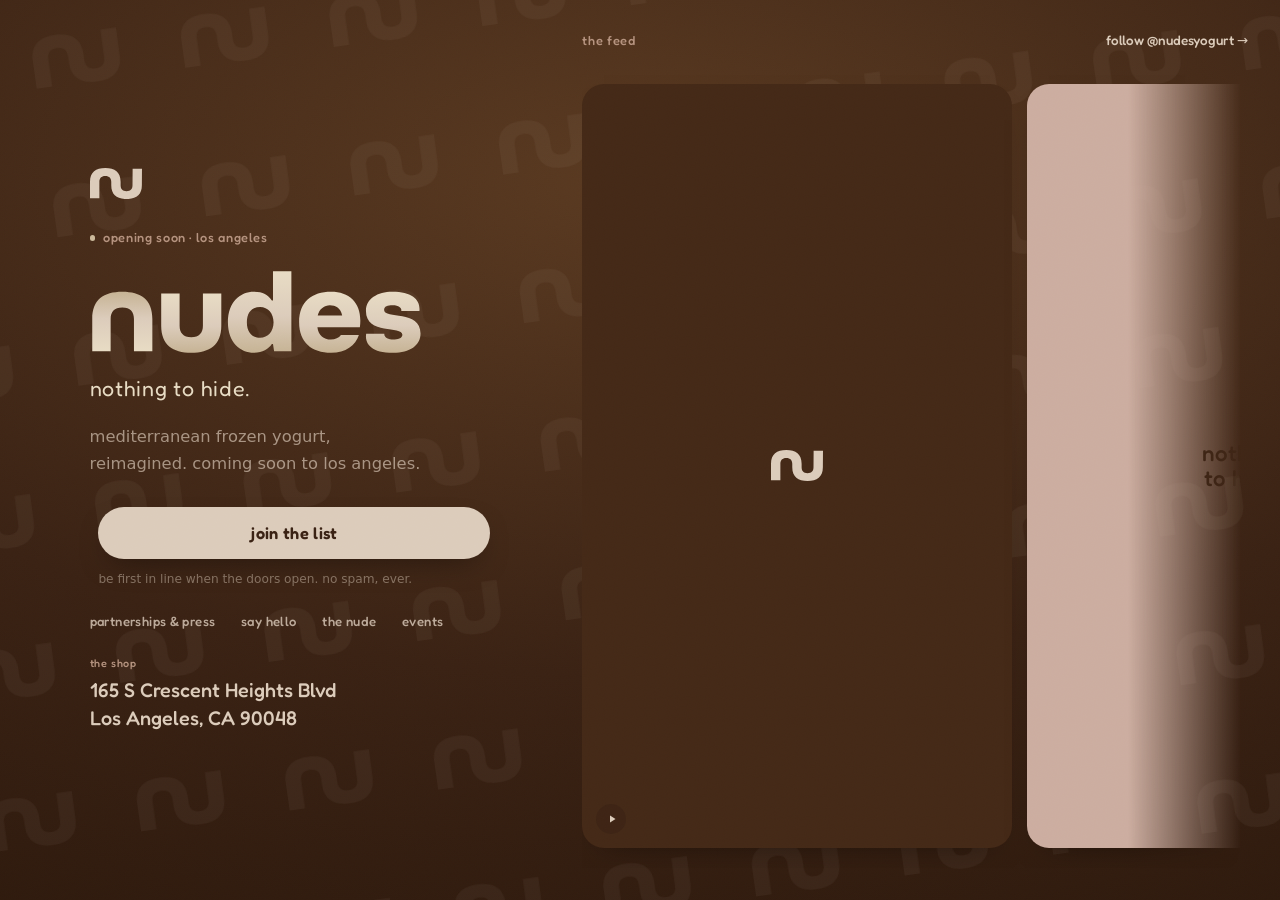
==== index.html @ 7c8aab2a "Copy: remove em dashes, humanize voice, drop boutique/beverly grove - Killed every em dash in visibl" ====
<!DOCTYPE html>
<html lang="en">
<head>
<meta charset="UTF-8">
<meta name="viewport" content="width=device-width, initial-scale=1">
<link rel="icon" href="/favicon.svg">
<title>nudes · Mediterranean Frozen Yogurt · Opening Soon in Los Angeles</title>
<meta name="description" content="nudes is a Mediterranean frozen yogurt shop opening soon in Los Angeles. Clean ingredients, thoughtful design. Follow along and join the list.">
<meta name="robots" content="index, follow">
<meta name="theme-color" content="#3a2214">
<link rel="canonical" href="https://nudesyogurt.com/">
<meta property="og:type" content="website">
<meta property="og:site_name" content="nudes">
<meta property="og:locale" content="en_US">
<meta property="og:title" content="nudes · Opening Soon in Los Angeles">
<meta property="og:description" content="Mediterranean frozen yogurt, reimagined. A shop coming soon to Los Angeles. Follow @nudesyogurt.">
<meta property="og:url" content="https://nudesyogurt.com/">
<meta name="twitter:card" content="summary_large_image">
<meta name="twitter:title" content="nudes · Opening Soon in Los Angeles">
<meta name="twitter:description" content="Mediterranean frozen yogurt, reimagined. A shop coming soon to Los Angeles. Follow @nudesyogurt.">
<script type="application/ld+json">
{
  "@context": "https://schema.org",
  "@type": "IceCreamShop",
  "@id": "https://nudesyogurt.com/#business",
  "name": "nudes",
  "description": "Mediterranean frozen yogurt shop opening soon in Los Angeles. Clean ingredients, thoughtful design.",
  "url": "https://nudesyogurt.com/",
  "email": "info@nudesyogurt.com",
  "priceRange": "$$",
  "servesCuisine": ["Frozen Yogurt", "Dessert", "Mediterranean"],
  "address": { "@type": "PostalAddress", "streetAddress": "165 S Crescent Heights Blvd", "addressLocality": "Los Angeles", "addressRegion": "CA", "postalCode": "90048", "addressCountry": "US" },
  "areaServed": { "@type": "City", "name": "Los Angeles" },
  "sameAs": ["https://instagram.com/nudesyogurt"]
}
</script>
<link rel="preconnect" href="https://fonts.googleapis.com">
<link rel="preconnect" href="https://fonts.gstatic.com" crossorigin>
<link rel="preconnect" href="https://api.fontshare.com" crossorigin>
<link href="https://fonts.googleapis.com/css2?family=Fredoka:wght@400;500;600;700&display=swap" rel="stylesheet">
<link href="https://api.fontshare.com/v2/css?f%5B%5D=switzer@300,400,500&display=swap" rel="stylesheet">
<style>
  :root{
    --espresso:#442917; --oat:#DCCCBB; --taupe:#B5937F; --blush:#CCADA0; --cream:#F2E9D8;
    --choc:#3a2214; --champ:#e8dcc4; --tan:#cbb99a;
    --pill:100px; --display:'Fredoka',system-ui,sans-serif; --body:'Switzer',system-ui,sans-serif;
  }
  *{margin:0;padding:0;box-sizing:border-box}
  html{-webkit-text-size-adjust:100%}
  body{
    font-family:var(--body);color:var(--oat);min-height:100svh;overflow-x:hidden;position:relative;
    background:radial-gradient(135% 100% at 50% 20%, #5a3a21 0%, var(--choc) 55%, #2b180c 100%) no-repeat fixed var(--choc);
    -webkit-font-smoothing:antialiased;
  }
  .bg-pattern{position:fixed;inset:0;width:100%;height:100%;z-index:0;pointer-events:none;opacity:.05;color:var(--oat)}
  a{color:inherit}

  .split{display:flex;flex-direction:column;min-height:100svh;position:relative;z-index:1}

  /* brand column */
  .brand{display:flex;flex-direction:column;align-items:center;text-align:center;
    padding:clamp(2.4rem,7vw,3rem) clamp(1.4rem,5vw,2rem)}
  .mark{width:clamp(40px,6vw,52px);height:auto;color:var(--oat);margin-bottom:clamp(1.3rem,3.5vh,2rem)}
  .eyebrow{display:inline-flex;align-items:center;gap:.6em;margin-bottom:clamp(1.1rem,2.6vh,1.6rem);
    font-family:var(--display);font-weight:500;font-size:.8rem;letter-spacing:.05em;text-transform:lowercase;color:var(--taupe)}
  .eyebrow i{width:.46em;height:.46em;border-radius:50%;background:var(--tan)}
  .wordmark{margin:0;line-height:0}
  .wordmark__svg{display:block;width:clamp(238px,46vw,352px);height:auto}
  .tag{font-family:var(--display);font-weight:400;color:var(--champ);font-size:clamp(1.02rem,2.8vw,1.34rem);letter-spacing:.04em;margin-top:clamp(.9rem,2.2vh,1.35rem)}
  .sub{max-width:33ch;margin:clamp(1.1rem,2.6vh,1.6rem) auto 0;font-weight:300;line-height:1.65;font-size:clamp(.93rem,2vw,1.02rem);color:color-mix(in srgb,var(--oat) 66%,transparent)}

  .hero-cta{margin:clamp(1.4rem,3.2vh,2rem) auto 0;max-width:392px;width:100%;display:flex;flex-direction:column;align-items:center;gap:.8rem}
  .cta-join{width:100%;cursor:pointer;border:0;font-family:var(--display);font-weight:600;font-size:1.02rem;text-transform:lowercase;letter-spacing:.02em;color:var(--choc);background:var(--oat);border-radius:var(--pill);padding:1em 2em;
    box-shadow:0 12px 30px -14px rgba(0,0,0,.5);transition:background .3s,transform .3s cubic-bezier(.2,.7,.2,1),box-shadow .3s}
  .cta-join:hover{background:var(--champ);transform:translateY(-2px);box-shadow:0 18px 40px -14px rgba(0,0,0,.55)}
  .cta-join:active{transform:translateY(0)}
  .microcopy{margin:0;text-align:center;font-size:.76rem;color:color-mix(in srgb,var(--oat) 46%,transparent)}
  .cform label .opt{font-weight:400;text-transform:none;letter-spacing:0;color:color-mix(in srgb,var(--oat) 40%,transparent)}

  .links{display:flex;gap:clamp(1rem,3vw,1.6rem);justify-content:center;flex-wrap:wrap;margin-top:clamp(1.4rem,3vh,1.9rem)}
  .links a,.links .link-btn{font-family:var(--display);font-weight:500;font-size:.82rem;letter-spacing:.03em;text-transform:lowercase;
    color:color-mix(in srgb,var(--oat) 80%,transparent);text-decoration:none;border:0;background:none;cursor:pointer;padding:0;transition:color .3s}
  .links a:hover,.links a:focus-visible,.links .link-btn:hover,.links .link-btn:focus-visible{color:var(--champ);outline:none}
  .find{margin-top:clamp(1.4rem,3vh,1.9rem);display:flex;flex-direction:column;gap:.35rem}
  .find__label{font-family:var(--display);font-weight:500;font-size:.68rem;letter-spacing:.06em;text-transform:lowercase;color:var(--taupe)}
  .addr{display:inline-block;font-family:var(--display);font-weight:500;font-size:clamp(1.06rem,2.3vw,1.24rem);line-height:1.42;color:var(--oat);text-decoration:none;transition:color .3s}
  .addr__line{display:block}
  .addr:hover,.addr:focus-visible{color:var(--champ);outline:none}

  /* feed */
  .feed{position:relative;padding:0 clamp(1.2rem,5vw,1.6rem) clamp(2rem,6vw,2.6rem);display:flex;flex-direction:column;min-width:0}
  .feed__head{display:flex;justify-content:space-between;align-items:baseline;margin:0 auto .8rem;max-width:640px;width:100%}
  .feed__label{font-family:var(--display);font-weight:500;font-size:.8rem;letter-spacing:.05em;text-transform:lowercase;color:var(--taupe)}
  .feed__handle{font-family:var(--display);font-weight:500;font-size:.84rem;text-transform:lowercase;color:var(--oat);text-decoration:none;transition:color .3s}
  .feed__handle:hover,.feed__handle:focus-visible{color:var(--champ);outline:none}
  .feed__track{display:flex;gap:.9rem;overflow-x:auto;scroll-snap-type:x mandatory;padding-bottom:.5rem;scrollbar-width:none;max-width:640px;width:100%;margin:0 auto;min-width:0;
    -webkit-mask-image:linear-gradient(to right,#000 82%,transparent 99%);mask-image:linear-gradient(to right,#000 82%,transparent 99%)}
  /* directional edge fade — fade only the side(s) with hidden content */
  .feed__track[data-edge="mid"]{-webkit-mask-image:linear-gradient(to right,transparent 0,#000 5%,#000 95%,transparent 100%);mask-image:linear-gradient(to right,transparent 0,#000 5%,#000 95%,transparent 100%)}
  .feed__track[data-edge="end"]{-webkit-mask-image:linear-gradient(to right,transparent 1%,#000 18%);mask-image:linear-gradient(to right,transparent 1%,#000 18%)}
  .feed__track::-webkit-scrollbar{display:none}
  .tile{flex:0 0 auto;width:clamp(200px,54vw,246px);aspect-ratio:9/16;border-radius:22px;scroll-snap-align:start;display:grid;place-items:center;text-decoration:none;text-align:center;overflow:hidden;position:relative;
    box-shadow:0 14px 30px -22px rgba(0,0,0,.55);transition:transform .5s cubic-bezier(.2,.7,.2,1),box-shadow .5s cubic-bezier(.2,.7,.2,1)}
  .tile:hover{transform:translateY(-6px);box-shadow:0 34px 60px -26px rgba(0,0,0,.62)}
  .tile .mono{width:52px;height:auto;transition:transform .5s cubic-bezier(.2,.7,.2,1)}
  .tile:hover .mono{transform:scale(1.05)}
  .tile b{font-family:var(--display);font-weight:500;font-size:1.4rem;line-height:1.1;text-transform:lowercase;padding:0 1rem}
  .tile__play{position:absolute;left:14px;bottom:14px;width:30px;height:30px;border-radius:50%;background:rgba(58,34,20,.55);display:grid;place-items:center;
    transition:transform .5s cubic-bezier(.2,.7,.2,1),background .35s ease}
  .tile:hover .tile__play{transform:scale(1.14);background:rgba(58,34,20,.78)}
  .tile__play{z-index:3}
  .tile__play svg{width:12px;height:12px;color:var(--oat);margin-left:1.5px}
  .tile--a{background:var(--espresso);color:var(--oat)}
  .tile--b{background:var(--blush);color:var(--choc)}
  .tile--c{background:var(--taupe);color:var(--cream)}
  .tile--d{background:var(--oat);color:var(--choc)}
  .tile--cta{background:rgba(220,204,187,.05);border:1px solid rgba(220,204,187,.28);color:var(--oat);
    display:flex;flex-direction:column;align-items:center;justify-content:center;gap:.85rem;transition:transform .5s cubic-bezier(.2,.7,.2,1),background .35s ease,border-color .35s ease}
  .tile--cta:hover{background:rgba(220,204,187,.09);border-color:rgba(220,204,187,.5)}
  .tile--cta .mono{width:46px;height:auto;color:var(--oat);opacity:.92;transition:transform .5s cubic-bezier(.2,.7,.2,1)}
  .tile--cta:hover .mono{transform:scale(1.06)}
  .tile--cta b{font-size:1.2rem}
  .tile__cta-sub{font-family:var(--display);font-weight:500;font-size:.82rem;letter-spacing:.02em;color:color-mix(in srgb,var(--oat) 68%,transparent)}
  /* live feed tiles — real reel thumbnails (9:16, no crop) from the Behold JSON */
  .tile--live{background:var(--espresso)}
  .tile__img{position:absolute;inset:0;width:100%;height:100%;object-fit:cover;display:block;z-index:0;transition:transform .6s cubic-bezier(.2,.7,.2,1)}
  .tile__vid{position:absolute;inset:0;width:100%;height:100%;object-fit:cover;display:block;z-index:1;opacity:0;pointer-events:none;background:var(--espresso);transition:opacity .35s ease}
  .tile--live.is-playing .tile__vid{opacity:1}
  .tile--live::after{content:"";position:absolute;inset:0;z-index:2;pointer-events:none;
    background:linear-gradient(to top,rgba(24,13,6,.4),transparent 42%)}
  .tile--live:hover .tile__img{transform:scale(1.04)}
  /* feed carousel arrows */
  .feed__nav{position:absolute;inset:0;pointer-events:none;z-index:5}
  .feed__arrow{position:absolute;top:calc(50% + 1.2rem);transform:translateY(-50%);pointer-events:auto;width:46px;height:46px;border-radius:50%;
    display:grid;place-items:center;cursor:pointer;border:0;color:var(--choc);background:rgba(232,220,196,.9);
    box-shadow:0 14px 30px -12px rgba(0,0,0,.55);backdrop-filter:blur(6px);transition:opacity .3s,transform .3s,background .3s}
  .feed__arrow svg{width:20px;height:20px}
  .feed__arrow--prev{left:.4rem}
  .feed__arrow--next{right:.4rem}
  .feed__arrow:hover{background:var(--oat);transform:translateY(-50%) scale(1.07)}
  .feed__arrow.is-hidden{opacity:0;pointer-events:none}
  @media (max-width:640px){.feed__nav{display:none}}

  a:focus-visible,button:focus-visible,input:focus-visible{outline:1px solid var(--oat);outline-offset:3px}
  ::selection{background:rgba(220,204,187,.25);color:var(--cream)}

  /* ---- phones: larger, roomier type ---- */
  @media (max-width:600px){
    .brand{padding:clamp(2.8rem,9vw,3.4rem) 1.6rem}
    .eyebrow{font-size:.88rem;margin-bottom:1.5rem}
    .tag{font-size:1.2rem;margin-top:1.15rem}
    .sub{font-size:1.04rem;line-height:1.72;margin-top:1.35rem;max-width:32ch}
    .hero-cta{margin-top:1.8rem;gap:.95rem}
    .cta-join{font-size:1.06rem;padding:1.05em 2em}
    .microcopy{font-size:.83rem}
    .links{gap:.85rem 1.4rem;margin-top:1.8rem}
    .links a,.links .link-btn{font-size:.95rem}
    .find{margin-top:1.85rem;gap:.5rem}
    .find__label{font-size:.76rem}
    .addr{font-size:1.16rem;line-height:1.5}
    .feed__label,.feed__handle{font-size:.9rem}
  }

  /* ---- desktop: split, single screen, no scroll ---- */
  @media (min-width:960px){
    body{overflow:hidden}
    .split{flex-direction:row;height:100svh}
    .brand{flex:0 0 clamp(360px,40vw,520px);min-width:0;justify-content:center;align-items:flex-start;text-align:left;
      padding:clamp(2.5rem,4vw,3.5rem);margin-left:clamp(.5rem,3vw,2.5rem);max-height:100svh;overflow-y:auto;scrollbar-width:none}
    .brand::-webkit-scrollbar{display:none}
    .brand .eyebrow,.brand .hero-cta,.brand .find{align-self:flex-start}
    .brand .hero-cta{align-items:flex-start}
    .brand .microcopy{text-align:left}
    .links{justify-content:flex-start}
    .sub{margin-left:0;margin-right:0}
    .wordmark__svg{width:clamp(250px,26vw,360px)}
    .feed{flex:1 1 auto;min-width:0;height:100svh;padding:clamp(1.8rem,2.5vw,2.4rem)}
    .feed__head{max-width:none;margin:0 0 1rem}
    .feed__track{flex:1;min-height:0;min-width:0;max-width:none;margin:0;align-items:center;padding-bottom:0}
    .tile{height:min(calc(100svh - 8.5rem),86vh);width:auto;aspect-ratio:9/16}
  }

  /* short desktop windows: compress the brand column so it fits without scrolling */
  @media (min-width:960px) and (max-height:860px){
    .brand{padding:2rem clamp(2rem,4vw,3rem)}
    .mark{margin-bottom:1rem}
    .eyebrow{margin-bottom:.85rem}
    .wordmark__svg{width:clamp(200px,20vw,300px)}
    .tag{margin-top:.7rem}
    .sub{margin-top:.85rem}
    .hero-cta{margin-top:1.1rem}
    .links{margin-top:1.1rem}
    .find{margin-top:1.1rem}
  }
  @media (min-width:960px) and (max-height:720px){
    .brand{padding:1.4rem clamp(2rem,4vw,3rem)}
    .mark{width:38px;margin-bottom:.65rem}
    .eyebrow{margin-bottom:.65rem}
    .wordmark__svg{width:clamp(168px,17vw,240px)}
    .tag{font-size:1.05rem;margin-top:.5rem}
    .sub{font-size:.92rem;line-height:1.5;margin-top:.65rem}
    .hero-cta{margin-top:.85rem}
    .cta-join{padding:.85em 2em}
    .links{margin-top:.85rem}
    .find{margin-top:.85rem}
    .addr{font-size:1.06rem;line-height:1.4}
  }

  /* ---- contact modal ---- */
  .modal[hidden]{display:none}
  .modal{position:fixed;inset:0;z-index:100;display:grid;place-items:center;padding:1.4rem}
  .modal__overlay{position:absolute;inset:0;background:rgba(24,13,6,.7);backdrop-filter:blur(4px)}
  .modal__box{position:relative;z-index:1;width:100%;max-width:460px;background:#3f2718;border:1px solid rgba(220,204,187,.2);border-radius:22px;padding:clamp(1.8rem,4.5vw,2.6rem);box-shadow:0 50px 100px -40px rgba(0,0,0,.65);max-height:92svh;overflow-y:auto;text-align:left}
  .modal__close{position:absolute;top:.85rem;right:1rem;background:none;border:0;cursor:pointer;font-family:var(--display);font-size:1.05rem;color:var(--taupe)}
  .modal__close:hover{color:var(--champ)}
  .modal__label{font-family:var(--display);font-weight:500;font-size:.72rem;letter-spacing:.06em;text-transform:lowercase;color:var(--taupe)}
  .modal h2{font-family:var(--display);font-weight:600;font-size:1.7rem;color:var(--champ);text-transform:lowercase;margin:.35rem 0 .5rem;line-height:1}
  .modal__sub{font-size:.93rem;font-weight:300;color:color-mix(in srgb,var(--oat) 64%,transparent);line-height:1.55}
  .cform{display:grid;gap:.8rem;margin-top:1.3rem}
  .cform label{display:block;font-family:var(--display);font-weight:500;font-size:.72rem;letter-spacing:.04em;text-transform:lowercase;color:var(--taupe);margin-bottom:.35rem}
  .cform input,.cform select,.cform textarea{width:100%;font-family:var(--body);font-size:.98rem;color:var(--oat);background:rgba(220,204,187,.07);border:1px solid rgba(220,204,187,.2);border-radius:12px;padding:.75em .9em;transition:border-color .3s}
  .cform input::placeholder,.cform textarea::placeholder{color:color-mix(in srgb,var(--oat) 42%,transparent)}
  .cform input:focus,.cform select:focus,.cform textarea:focus{outline:none;border-color:rgba(220,204,187,.55)}
  .cform textarea{min-height:92px;resize:vertical}
  .cform .btn{width:100%;cursor:pointer;border:0;margin-top:.3rem;font-family:var(--display);font-weight:600;font-size:.95rem;text-transform:lowercase;letter-spacing:.03em;color:var(--choc);background:var(--oat);border-radius:var(--pill);padding:.85em 1.5em;transition:background .3s}
  .cform .btn:hover{background:var(--champ)}
  .csel{position:relative}
  .csel__btn{width:100%;display:flex;align-items:center;justify-content:space-between;gap:.5em;font-family:var(--body);font-size:.98rem;color:var(--oat);background:rgba(220,204,187,.07);border:1px solid rgba(220,204,187,.2);border-radius:12px;padding:.75em .9em;cursor:pointer;text-align:left;transition:border-color .3s}
  .csel__btn:hover,.csel[aria-expanded="true"] .csel__btn{border-color:rgba(220,204,187,.55)}
  .csel__val{overflow:hidden;text-overflow:ellipsis;white-space:nowrap}
  .csel__chev{width:15px;height:15px;color:var(--taupe);flex:none;transition:transform .25s}
  .csel[aria-expanded="true"] .csel__chev{transform:rotate(180deg)}
  .csel__list{position:absolute;z-index:40;top:calc(100% + 6px);left:0;right:0;margin:0;padding:.35rem;list-style:none;background:#452b1a;border:1px solid rgba(220,204,187,.24);border-radius:14px;box-shadow:0 24px 50px -20px rgba(0,0,0,.65);max-height:15rem;overflow:auto}
  .csel__opt{font-family:var(--body);font-size:.96rem;color:var(--oat);padding:.6em .7em;border-radius:9px;cursor:pointer;overflow:hidden;text-overflow:ellipsis;white-space:nowrap}
  .csel__opt.is-active{background:rgba(220,204,187,.16);color:var(--champ)}
  .csel__opt[aria-selected="true"]{font-weight:600;color:var(--champ)}
  .csel__opt[aria-selected="true"]::after{content:"\2713";float:right;opacity:.8}

  /* short viewports (laptops): compact the modal so it never needs to scroll */
  @media (max-height:820px){
    .modal{padding:1rem}
    .modal__box{max-height:94svh;padding:clamp(1.3rem,3vh,1.7rem) clamp(1.4rem,3.2vw,1.9rem)}
    .modal h2{font-size:1.45rem;margin:.2rem 0 .35rem}
    .modal__sub{font-size:.88rem;line-height:1.45}
    .cform{gap:.55rem;margin-top:.9rem}
    .cform label{margin-bottom:.22rem;font-size:.7rem}
    .cform input,.cform select,.cform textarea,.csel__btn{padding:.6em .8em}
    .cform textarea{min-height:62px}
    .cform .btn{padding:.7em 1.5em;margin-top:.15rem}
  }
  /* very short + wide: two-column form so a 5-field modal still fits with no scroll */
  @media (max-height:730px) and (min-width:540px){
    .modal__box{max-width:560px}
    .cform{grid-template-columns:1fr 1fr;column-gap:.8rem;row-gap:.5rem}
    .cform__full,.cform .btn{grid-column:1/-1}
    .cform textarea{min-height:54px}
    .modal__sub{margin-bottom:.1rem}
  }


  /* ===== texture: fine film grain over everything (static, no motion) ===== */
  .grain{position:fixed;inset:0;z-index:2;pointer-events:none;opacity:.055;mix-blend-mode:soft-light;
    background-image:url("data:image/svg+xml,%3Csvg xmlns='http://www.w3.org/2000/svg' width='120' height='120'%3E%3Cfilter id='n'%3E%3CfeTurbulence type='fractalNoise' baseFrequency='0.9' numOctaves='2' stitchTiles='stitch'/%3E%3C/filter%3E%3Crect width='100%25' height='100%25' filter='url(%23n)'/%3E%3C/svg%3E");
    background-size:120px 120px}

  /* ===== buttery load reveal — one-time entrance, staggered ===== */
  @keyframes rise{from{opacity:0;transform:translateY(15px)}to{opacity:1;transform:none}}
  .brand>*{animation:rise .75s cubic-bezier(.2,.7,.2,1) both}
  .brand>*:nth-child(1){animation-delay:.05s}
  .brand>*:nth-child(2){animation-delay:.12s}
  .brand>*:nth-child(3){animation-delay:.19s}
  .brand>*:nth-child(4){animation-delay:.26s}
  .brand>*:nth-child(5){animation-delay:.33s}
  .brand>*:nth-child(6){animation-delay:.40s}
  .brand>*:nth-child(7){animation-delay:.47s}
  .brand>*:nth-child(8){animation-delay:.54s}
  .feed{animation:rise .9s cubic-bezier(.2,.7,.2,1) both .3s}

  /* ===== delightful waitlist confirmation ===== */
  .form-status{margin-top:.9rem;font-family:var(--display);font-weight:500;font-size:.86rem;letter-spacing:.02em}
  @keyframes pop{0%{opacity:0;transform:scale(.9)}55%{transform:scale(1.045)}100%{opacity:1;transform:scale(1)}}
  .form-status--ok{color:var(--champ);animation:pop .55s cubic-bezier(.2,.8,.2,1) both}
  .form-status--err{color:#e6b49c}

  @media (prefers-reduced-motion:reduce){
    .brand>*,.feed{animation:none}
    .form-status--ok{animation:none}
    .tile,.tile .mono,.tile__play{transition:none}
  }
</style>
</head>
<body>

<svg class="bg-pattern" aria-hidden="true"><defs><pattern id="nupat" width="150" height="150" patternUnits="userSpaceOnUse" patternTransform="rotate(-8)"><path transform="translate(-44 -50) scale(0.235)" fill="currentColor" d="M 592.859375 397.042969 L 592.007812 515.667969 C 592.007812 541.304688 578.988281 557.175781 549.671875 557.175781 C 520.386719 557.175781 507.367188 541.304688 507.367188 515.667969 L 507.304688 515.523438 L 507.304688 490.457031 C 507.304688 421.285156 465.796875 392.402344 398.25 392.402344 C 330.738281 392.402344 289.230469 421.285156 289.230469 490.457031 L 289.230469 608.023438 L 355.949219 608.023438 L 355.949219 490.457031 C 355.949219 464.816406 368.964844 448.949219 398.25 448.949219 C 427.570312 448.949219 440.585938 464.816406 440.585938 490.457031 L 440.648438 490.566406 L 440.648438 515.667969 C 440.648438 584.835938 482.15625 613.722656 549.671875 613.722656 C 617.214844 613.722656 658.722656 584.835938 658.722656 515.667969 L 659.578125 397.042969 Z"/></pattern></defs><rect width="100%" height="100%" fill="url(#nupat)"/></svg>
<div class="grain" aria-hidden="true"></div>

<main class="split">

  <section class="brand">
    <svg class="mark" viewBox="289.23 392.4 370.35 221.32" fill="currentColor" aria-hidden="true"><path d="M 592.859375 397.042969 L 592.007812 515.667969 C 592.007812 541.304688 578.988281 557.175781 549.671875 557.175781 C 520.386719 557.175781 507.367188 541.304688 507.367188 515.667969 L 507.304688 515.523438 L 507.304688 490.457031 C 507.304688 421.285156 465.796875 392.402344 398.25 392.402344 C 330.738281 392.402344 289.230469 421.285156 289.230469 490.457031 L 289.230469 608.023438 L 355.949219 608.023438 L 355.949219 490.457031 C 355.949219 464.816406 368.964844 448.949219 398.25 448.949219 C 427.570312 448.949219 440.585938 464.816406 440.585938 490.457031 L 440.648438 490.566406 L 440.648438 515.667969 C 440.648438 584.835938 482.15625 613.722656 549.671875 613.722656 C 617.214844 613.722656 658.722656 584.835938 658.722656 515.667969 L 659.578125 397.042969 Z"/></svg>

    <span class="eyebrow"><i></i> opening soon · los angeles</span>

    <h1 class="wordmark"><span style="position:absolute;width:1px;height:1px;overflow:hidden;clip:rect(0 0 0 0)">nudes</span><svg class="wordmark__svg" viewBox="53.18 350.9 893.65 231.21" role="img" aria-label="nudes"><defs><linearGradient id="nusoft" x1="0" y1="0" x2="0" y2="1"><stop offset="0" stop-color="#e8dcc4"/><stop offset=".55" stop-color="#DCCCBB"/><stop offset="1" stop-color="#c6b394"/></linearGradient></defs><g fill="url(#nusoft)"><path transform="matrix(1,0,0,-1,59.1763,571.8979)" d="M -0.00051875 -0.0005375 L -0.00051875 87.0229 C -0.00051875 138.214306 30.714325 159.593212 80.6987 159.593212 C 130.683075 159.593212 161.397919 138.214306 161.397919 87.0229 L 161.397919 -0.0005375 L 112.015106 -0.0005375 L 112.015106 87.0229 C 112.015106 105.99165 102.378388 117.737744 80.6987 117.737744 C 59.019012 117.737744 49.382294 105.99165 49.382294 87.0229 L 49.382294 -0.0005375 Z"/><path d="M 244.355469 503.542969 L 244.355469 416.523438 L 293.742188 416.523438 L 293.742188 503.542969 C 293.742188 522.515625 303.375 534.257812 325.054688 534.257812 C 346.738281 534.257812 356.371094 522.515625 356.371094 503.542969 L 356.371094 416.523438 L 405.753906 416.523438 L 405.753906 503.542969 C 405.753906 554.734375 375.042969 576.113281 325.054688 576.113281 C 275.070312 576.113281 244.355469 554.734375 244.355469 503.542969 "/><path d="M 546.070312 494.210938 C 546.070312 469.519531 531.316406 452.65625 509.9375 452.65625 C 489.160156 452.65625 474.402344 465.90625 474.402344 494.210938 C 474.402344 522.515625 489.160156 535.765625 509.9375 535.765625 C 531.316406 535.765625 546.070312 518.902344 546.070312 494.210938 M 423.515625 494.210938 C 423.515625 438.503906 457.542969 412.304688 493.074219 412.304688 C 517.765625 412.304688 531.015625 421.039062 541.554688 435.792969 L 544.566406 435.792969 L 544.566406 356.902344 L 593.949219 356.902344 L 593.949219 571.898438 L 547.574219 571.898438 L 544.566406 552.625 L 541.554688 552.625 C 531.015625 567.078125 517.765625 576.113281 493.074219 576.113281 C 457.542969 576.113281 423.515625 550.21875 423.515625 494.210938 "/><path d="M 730.347656 475.539062 C 727.035156 455.96875 711.980469 448.140625 697.527344 448.140625 C 682.773438 448.140625 668.921875 458.074219 664.703125 475.539062 Z M 614.71875 494.210938 C 614.71875 438.804688 649.347656 412.304688 700.535156 412.304688 C 748.714844 412.304688 779.128906 440.910156 779.128906 489.089844 C 779.128906 494.8125 778.828125 500.835938 777.925781 507.15625 L 663.800781 507.15625 C 666.8125 529.140625 680.664062 540.28125 699.9375 540.28125 C 711.679688 540.28125 721.617188 535.765625 727.035156 528.234375 L 775.214844 528.234375 C 766.179688 555.9375 740.285156 576.113281 700.535156 576.113281 C 648.445312 576.113281 614.71875 548.710938 614.71875 494.210938 "/><path d="M 794.179688 531.847656 C 794.179688 529.441406 794.480469 527.03125 794.78125 524.921875 L 843.5625 524.921875 L 843.5625 526.730469 C 843.5625 534.859375 855.304688 540.28125 867.652344 540.28125 C 878.792969 540.28125 892.042969 537.570312 892.042969 527.332031 C 892.042969 502.640625 794.179688 528.535156 794.179688 463.496094 C 794.179688 431.277344 824.894531 412.304688 865.242188 412.304688 C 914.925781 412.304688 938.113281 430.976562 938.113281 458.375 C 938.113281 460.183594 938.113281 461.6875 937.8125 463.496094 L 889.03125 463.496094 C 889.03125 463.496094 889.332031 462.59375 889.332031 461.386719 C 889.332031 455.367188 883.609375 448.140625 865.242188 448.140625 C 852.296875 448.140625 842.960938 450.847656 842.960938 460.785156 C 842.960938 485.476562 940.824219 459.582031 940.824219 524.320312 C 940.824219 556.539062 911.917969 576.113281 867.652344 576.113281 C 809.535156 576.113281 794.179688 552.023438 794.179688 531.847656 "/></g></svg></h1>

    <p class="tag">nothing to hide.</p>
    <p class="sub">mediterranean frozen yogurt, reimagined. coming soon to los angeles.</p>

    <!-- ▸ Hero CTA opens the waitlist modal; forms post to /api/contact.js (Vercel -> Resend). Add RESEND_API_KEY in Vercel. -->
    <div class="hero-cta">
      <button type="button" class="cta-join" data-open-modal="waitlistModal" aria-haspopup="dialog" aria-controls="waitlistModal">join the list</button>
      <p class="microcopy">be first in line when the doors open. no spam, ever.</p>
    </div>

    <nav class="links">
      <button type="button" class="link-btn" data-open-modal="contactModal" aria-haspopup="dialog" aria-controls="contactModal">partnerships &amp; press</button>
      <a href="mailto:info@nudesyogurt.com?subject=Hello%20%E2%80%94%20nudes">say hello</a>
      <a href="/the-nude.html">the nude</a>
      <a href="/events.html">events</a>
    </nav>

    <div class="find">
      <span class="find__label">the shop</span>
      <a class="addr" href="https://www.google.com/maps/search/?api=1&amp;query=165+S+Crescent+Heights+Blvd+Los+Angeles+CA+90048" target="_blank" rel="noopener"><span class="addr__line">165 S Crescent Heights Blvd</span><span class="addr__line">Los Angeles, CA 90048</span></a>
    </div>
  </section>

  <!-- ===== the feed (main) ===== -->
  <aside class="feed" aria-label="Instagram">
    <div class="feed__head">
      <span class="feed__label">the feed</span>
      <a class="feed__handle" href="https://instagram.com/nudesyogurt" target="_blank" rel="noopener">follow @nudesyogurt →</a>
    </div>
    <!--
      ▸ LIVE INSTAGRAM FEED — feed.js fetches the Behold JSON (feed-id below) and renders our own
        reel cards into this track. Behold is just the auto-updating data source; the look is ours.
        The branded tiles below are the graceful fallback shown only if the fetch fails.
    -->
    <div class="feed__track" role="list" data-feed data-feed-id="pQ5AuOeYfqpM0us18ZhW">
      <a class="tile tile--a" role="listitem" href="https://instagram.com/nudesyogurt" target="_blank" rel="noopener" aria-label="nudes on Instagram">
        <svg class="mono" viewBox="289.23 392.4 370.35 221.32" fill="currentColor" aria-hidden="true"><path d="M 592.859375 397.042969 L 592.007812 515.667969 C 592.007812 541.304688 578.988281 557.175781 549.671875 557.175781 C 520.386719 557.175781 507.367188 541.304688 507.367188 515.667969 L 507.304688 515.523438 L 507.304688 490.457031 C 507.304688 421.285156 465.796875 392.402344 398.25 392.402344 C 330.738281 392.402344 289.230469 421.285156 289.230469 490.457031 L 289.230469 608.023438 L 355.949219 608.023438 L 355.949219 490.457031 C 355.949219 464.816406 368.964844 448.949219 398.25 448.949219 C 427.570312 448.949219 440.585938 464.816406 440.585938 490.457031 L 440.648438 490.566406 L 440.648438 515.667969 C 440.648438 584.835938 482.15625 613.722656 549.671875 613.722656 C 617.214844 613.722656 658.722656 584.835938 658.722656 515.667969 L 659.578125 397.042969 Z"/></svg>
        <span class="tile__play"><svg viewBox="0 0 24 24" fill="currentColor" aria-hidden="true"><path d="M8 5v14l11-7z"/></svg></span>
      </a>
      <a class="tile tile--b" role="listitem" href="https://instagram.com/nudesyogurt" target="_blank" rel="noopener"><b>nothing<br>to hide.</b></a>
      <a class="tile tile--cta" role="listitem" href="https://instagram.com/nudesyogurt" target="_blank" rel="noopener"><b>see the<br>feed →</b></a>
    </div>
  </aside>

</main>

<!-- ===== join the list (waitlist) modal ===== -->
<div class="modal" id="waitlistModal" hidden>
  <div class="modal__overlay" data-close-modal></div>
  <div class="modal__box" role="dialog" aria-modal="true" aria-labelledby="wlTitle">
    <button class="modal__close" data-close-modal aria-label="Close">✕</button>
    <span class="modal__label">join the list</span>
    <h2 id="wlTitle">be first in line</h2>
    <p class="modal__sub">we'll email you the moment the doors open, plus the little things along the way. no spam, ever.</p>
    <form class="cform" action="/api/contact" method="POST" data-contact-form data-form-type="waitlist" data-success="you're on the list. talk soon x">
      <input type="text" name="website" tabindex="-1" autocomplete="off" aria-hidden="true" style="position:absolute;left:-9999px;width:1px;height:1px">
      <div><label for="w-name">your name <span class="opt">(optional)</span></label><input id="w-name" name="name" type="text" autocomplete="name"></div>
      <div><label for="w-email">email</label><input id="w-email" name="email" type="email" autocomplete="email" required></div>
      <button class="btn" type="submit">count me in</button>
    </form>
  </div>
</div>

<!-- ===== partnerships & press contact modal ===== -->
<div class="modal" id="contactModal" hidden>
  <div class="modal__overlay" data-close-modal></div>
  <div class="modal__box" role="dialog" aria-modal="true" aria-labelledby="cmTitle">
    <button class="modal__close" data-close-modal aria-label="Close">✕</button>
    <span class="modal__label">get in touch</span>
    <h2 id="cmTitle">partnerships &amp; press</h2>
    <p class="modal__sub">collabs, wholesale, press or events. tell us a little and we'll get right back to you.</p>
    <form class="cform" action="/api/contact" method="POST" data-contact-form data-form-type="partnership" data-success="got it. we'll be in touch soon x">
      <input type="text" name="website" tabindex="-1" autocomplete="off" aria-hidden="true" style="position:absolute;left:-9999px;width:1px;height:1px">
      <div><label for="c-name">your name</label><input id="c-name" name="name" type="text" autocomplete="name" required></div>
      <div><label for="c-email">email</label><input id="c-email" name="email" type="email" autocomplete="email" required></div>
      <div><label for="c-org">company / outlet</label><input id="c-org" name="company" type="text"></div>
      <div><label for="c-type">reason</label>
        <select id="c-type" name="reason">
          <option>partnership / collab</option>
          <option>press / media</option>
          <option>wholesale</option>
          <option>event / catering</option>
          <option>something else</option>
        </select></div>
      <div class="cform__full"><label for="c-msg">message</label><textarea id="c-msg" name="message" placeholder="tell us what you have in mind…" required></textarea></div>
      <button class="btn" type="submit">send it</button>
    </form>
  </div>
</div>

<script>
  (function () {
    var lastFocus = null, openEl = null;
    function open(modal) {
      if (!modal) return;
      lastFocus = document.activeElement; openEl = modal;
      modal.hidden = false; document.body.style.overflow = 'hidden';
      var first = modal.querySelector('input:not([tabindex="-1"]), select, textarea') || modal.querySelector('.modal__close');
      if (first) first.focus();
    }
    function close() {
      if (!openEl) return;
      openEl.hidden = true; document.body.style.overflow = ''; openEl = null;
      if (lastFocus && lastFocus.focus) lastFocus.focus();
    }
    document.querySelectorAll('[data-open-modal]').forEach(function (b) {
      b.addEventListener('click', function () { open(document.getElementById(b.getAttribute('data-open-modal'))); });
    });
    document.querySelectorAll('[data-close-modal]').forEach(function (b) { b.addEventListener('click', close); });
    document.addEventListener('keydown', function (e) { if (e.key === 'Escape' && openEl) close(); });
  })();
</script>
<script src="feed.js"></script>
<script src="forms.js"></script>
</body>
</html>
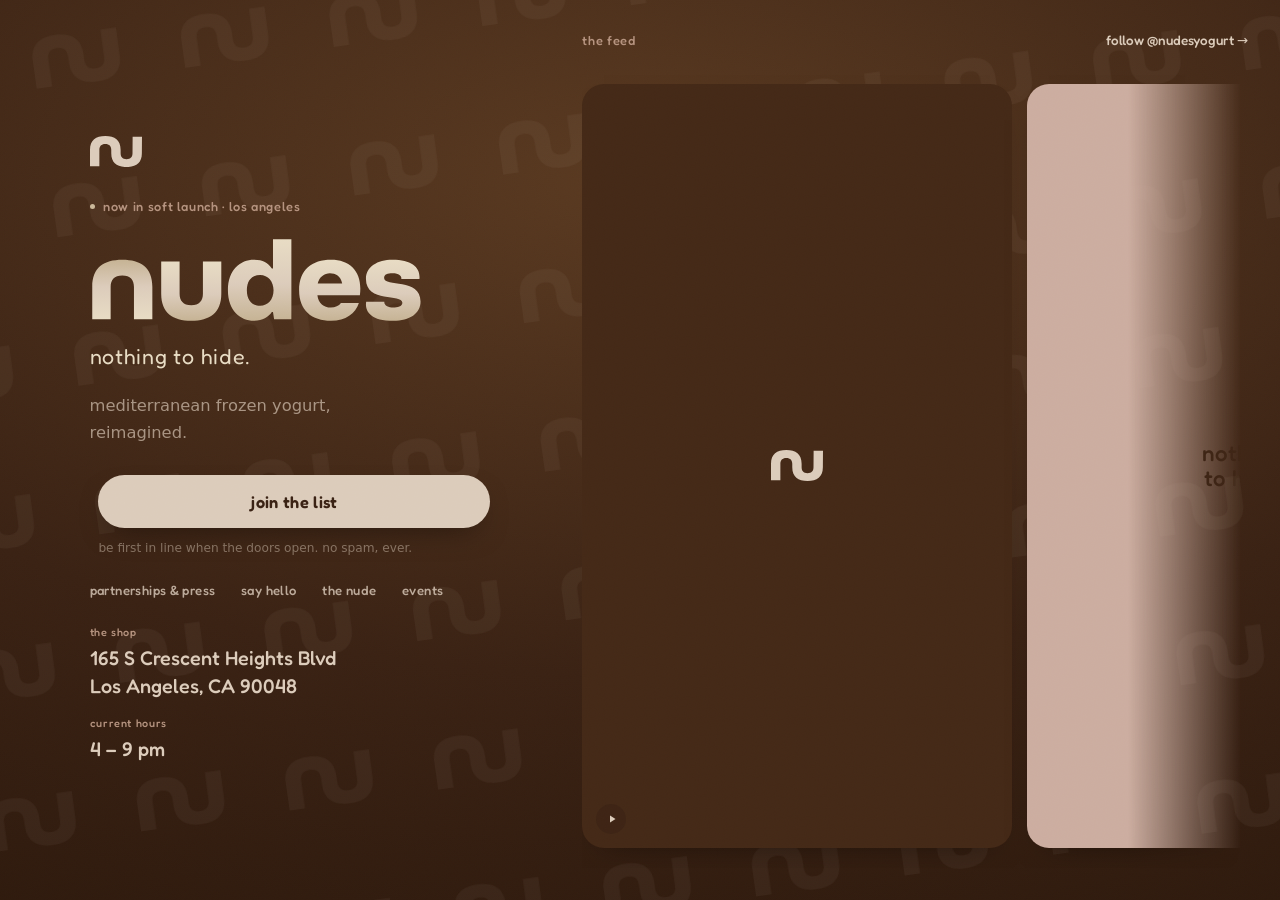
==== commit b6ba1079: "Homepage: soft launch eyebrow, current hours, drop coming-soon line Co-Authored-By: Claude Opus 5.5 " ====
--- a/index.html
+++ b/index.html
@@ -3,21 +3,27 @@
 <head>
 <meta charset="UTF-8">
 <meta name="viewport" content="width=device-width, initial-scale=1">
-<link rel="icon" href="/favicon.svg">
-<title>nudes · Mediterranean Frozen Yogurt · Opening Soon in Los Angeles</title>
-<meta name="description" content="nudes is a Mediterranean frozen yogurt shop opening soon in Los Angeles. Clean ingredients, thoughtful design. Follow along and join the list.">
+<link rel="icon" href="/favicon.svg" type="image/svg+xml">
+<link rel="icon" type="image/png" sizes="512x512" href="/assets/nudes-avatar.png">
+<link rel="apple-touch-icon" href="/assets/nudes-avatar.png">
+<title>nudes · Mediterranean Frozen Yogurt in Los Angeles</title>
+<meta name="description" content="nudes is a Mediterranean frozen yogurt shop opening soon in Beverly Grove, Los Angeles. Strained, protein-rich yogurt, clean ingredients, and real toppings. Join the waitlist.">
 <meta name="robots" content="index, follow">
 <meta name="theme-color" content="#3a2214">
 <link rel="canonical" href="https://nudesyogurt.com/">
 <meta property="og:type" content="website">
 <meta property="og:site_name" content="nudes">
 <meta property="og:locale" content="en_US">
-<meta property="og:title" content="nudes · Opening Soon in Los Angeles">
+<meta property="og:title" content="nudes · Mediterranean Frozen Yogurt in Los Angeles">
 <meta property="og:description" content="Mediterranean frozen yogurt, reimagined. A shop coming soon to Los Angeles. Follow @nudesyogurt.">
 <meta property="og:url" content="https://nudesyogurt.com/">
+<meta property="og:image" content="https://nudesyogurt.com/assets/og.png">
+<meta property="og:image:width" content="1200">
+<meta property="og:image:height" content="630">
 <meta name="twitter:card" content="summary_large_image">
-<meta name="twitter:title" content="nudes · Opening Soon in Los Angeles">
+<meta name="twitter:title" content="nudes · Mediterranean Frozen Yogurt in Los Angeles">
 <meta name="twitter:description" content="Mediterranean frozen yogurt, reimagined. A shop coming soon to Los Angeles. Follow @nudesyogurt.">
+<meta name="twitter:image" content="https://nudesyogurt.com/assets/og.png">
 <script type="application/ld+json">
 {
   "@context": "https://schema.org",
@@ -85,6 +91,8 @@
   .find__label{font-family:var(--display);font-weight:500;font-size:.68rem;letter-spacing:.06em;text-transform:lowercase;color:var(--taupe)}
   .addr{display:inline-block;font-family:var(--display);font-weight:500;font-size:clamp(1.06rem,2.3vw,1.24rem);line-height:1.42;color:var(--oat);text-decoration:none;transition:color .3s}
   .addr__line{display:block}
+  .find__label--hours{margin-top:.6rem}
+  .hours{font-family:var(--display);font-weight:500;font-size:clamp(1.06rem,2.3vw,1.24rem);line-height:1.42;color:var(--oat)}
   .addr:hover,.addr:focus-visible{color:var(--champ);outline:none}
 
   /* feed */
@@ -299,12 +307,12 @@
   <section class="brand">
     <svg class="mark" viewBox="289.23 392.4 370.35 221.32" fill="currentColor" aria-hidden="true"><path d="M 592.859375 397.042969 L 592.007812 515.667969 C 592.007812 541.304688 578.988281 557.175781 549.671875 557.175781 C 520.386719 557.175781 507.367188 541.304688 507.367188 515.667969 L 507.304688 515.523438 L 507.304688 490.457031 C 507.304688 421.285156 465.796875 392.402344 398.25 392.402344 C 330.738281 392.402344 289.230469 421.285156 289.230469 490.457031 L 289.230469 608.023438 L 355.949219 608.023438 L 355.949219 490.457031 C 355.949219 464.816406 368.964844 448.949219 398.25 448.949219 C 427.570312 448.949219 440.585938 464.816406 440.585938 490.457031 L 440.648438 490.566406 L 440.648438 515.667969 C 440.648438 584.835938 482.15625 613.722656 549.671875 613.722656 C 617.214844 613.722656 658.722656 584.835938 658.722656 515.667969 L 659.578125 397.042969 Z"/></svg>
 
-    <span class="eyebrow"><i></i> opening soon · los angeles</span>
+    <span class="eyebrow"><i></i> now in soft launch · los angeles</span>
 
     <h1 class="wordmark"><span style="position:absolute;width:1px;height:1px;overflow:hidden;clip:rect(0 0 0 0)">nudes</span><svg class="wordmark__svg" viewBox="53.18 350.9 893.65 231.21" role="img" aria-label="nudes"><defs><linearGradient id="nusoft" x1="0" y1="0" x2="0" y2="1"><stop offset="0" stop-color="#e8dcc4"/><stop offset=".55" stop-color="#DCCCBB"/><stop offset="1" stop-color="#c6b394"/></linearGradient></defs><g fill="url(#nusoft)"><path transform="matrix(1,0,0,-1,59.1763,571.8979)" d="M -0.00051875 -0.0005375 L -0.00051875 87.0229 C -0.00051875 138.214306 30.714325 159.593212 80.6987 159.593212 C 130.683075 159.593212 161.397919 138.214306 161.397919 87.0229 L 161.397919 -0.0005375 L 112.015106 -0.0005375 L 112.015106 87.0229 C 112.015106 105.99165 102.378388 117.737744 80.6987 117.737744 C 59.019012 117.737744 49.382294 105.99165 49.382294 87.0229 L 49.382294 -0.0005375 Z"/><path d="M 244.355469 503.542969 L 244.355469 416.523438 L 293.742188 416.523438 L 293.742188 503.542969 C 293.742188 522.515625 303.375 534.257812 325.054688 534.257812 C 346.738281 534.257812 356.371094 522.515625 356.371094 503.542969 L 356.371094 416.523438 L 405.753906 416.523438 L 405.753906 503.542969 C 405.753906 554.734375 375.042969 576.113281 325.054688 576.113281 C 275.070312 576.113281 244.355469 554.734375 244.355469 503.542969 "/><path d="M 546.070312 494.210938 C 546.070312 469.519531 531.316406 452.65625 509.9375 452.65625 C 489.160156 452.65625 474.402344 465.90625 474.402344 494.210938 C 474.402344 522.515625 489.160156 535.765625 509.9375 535.765625 C 531.316406 535.765625 546.070312 518.902344 546.070312 494.210938 M 423.515625 494.210938 C 423.515625 438.503906 457.542969 412.304688 493.074219 412.304688 C 517.765625 412.304688 531.015625 421.039062 541.554688 435.792969 L 544.566406 435.792969 L 544.566406 356.902344 L 593.949219 356.902344 L 593.949219 571.898438 L 547.574219 571.898438 L 544.566406 552.625 L 541.554688 552.625 C 531.015625 567.078125 517.765625 576.113281 493.074219 576.113281 C 457.542969 576.113281 423.515625 550.21875 423.515625 494.210938 "/><path d="M 730.347656 475.539062 C 727.035156 455.96875 711.980469 448.140625 697.527344 448.140625 C 682.773438 448.140625 668.921875 458.074219 664.703125 475.539062 Z M 614.71875 494.210938 C 614.71875 438.804688 649.347656 412.304688 700.535156 412.304688 C 748.714844 412.304688 779.128906 440.910156 779.128906 489.089844 C 779.128906 494.8125 778.828125 500.835938 777.925781 507.15625 L 663.800781 507.15625 C 666.8125 529.140625 680.664062 540.28125 699.9375 540.28125 C 711.679688 540.28125 721.617188 535.765625 727.035156 528.234375 L 775.214844 528.234375 C 766.179688 555.9375 740.285156 576.113281 700.535156 576.113281 C 648.445312 576.113281 614.71875 548.710938 614.71875 494.210938 "/><path d="M 794.179688 531.847656 C 794.179688 529.441406 794.480469 527.03125 794.78125 524.921875 L 843.5625 524.921875 L 843.5625 526.730469 C 843.5625 534.859375 855.304688 540.28125 867.652344 540.28125 C 878.792969 540.28125 892.042969 537.570312 892.042969 527.332031 C 892.042969 502.640625 794.179688 528.535156 794.179688 463.496094 C 794.179688 431.277344 824.894531 412.304688 865.242188 412.304688 C 914.925781 412.304688 938.113281 430.976562 938.113281 458.375 C 938.113281 460.183594 938.113281 461.6875 937.8125 463.496094 L 889.03125 463.496094 C 889.03125 463.496094 889.332031 462.59375 889.332031 461.386719 C 889.332031 455.367188 883.609375 448.140625 865.242188 448.140625 C 852.296875 448.140625 842.960938 450.847656 842.960938 460.785156 C 842.960938 485.476562 940.824219 459.582031 940.824219 524.320312 C 940.824219 556.539062 911.917969 576.113281 867.652344 576.113281 C 809.535156 576.113281 794.179688 552.023438 794.179688 531.847656 "/></g></svg></h1>
 
     <p class="tag">nothing to hide.</p>
-    <p class="sub">mediterranean frozen yogurt, reimagined. coming soon to los angeles.</p>
+    <p class="sub">mediterranean frozen yogurt, reimagined.</p>
 
     <!-- ▸ Hero CTA opens the waitlist modal; forms post to /api/contact.js (Vercel -> Resend). Add RESEND_API_KEY in Vercel. -->
     <div class="hero-cta">
@@ -322,6 +330,8 @@
     <div class="find">
       <span class="find__label">the shop</span>
       <a class="addr" href="https://www.google.com/maps/search/?api=1&amp;query=165+S+Crescent+Heights+Blvd+Los+Angeles+CA+90048" target="_blank" rel="noopener"><span class="addr__line">165 S Crescent Heights Blvd</span><span class="addr__line">Los Angeles, CA 90048</span></a>
+      <span class="find__label find__label--hours">current hours</span>
+      <span class="hours">4 – 9 pm</span>
     </div>
   </section>
 
@@ -416,5 +426,7 @@
 </script>
 <script src="feed.js"></script>
 <script src="forms.js"></script>
+<!-- Vercel Web Analytics: served from our own domain, no cookies, no consent banner. -->
+<script defer src="/_vercel/insights/script.js"></script>
 </body>
 </html>
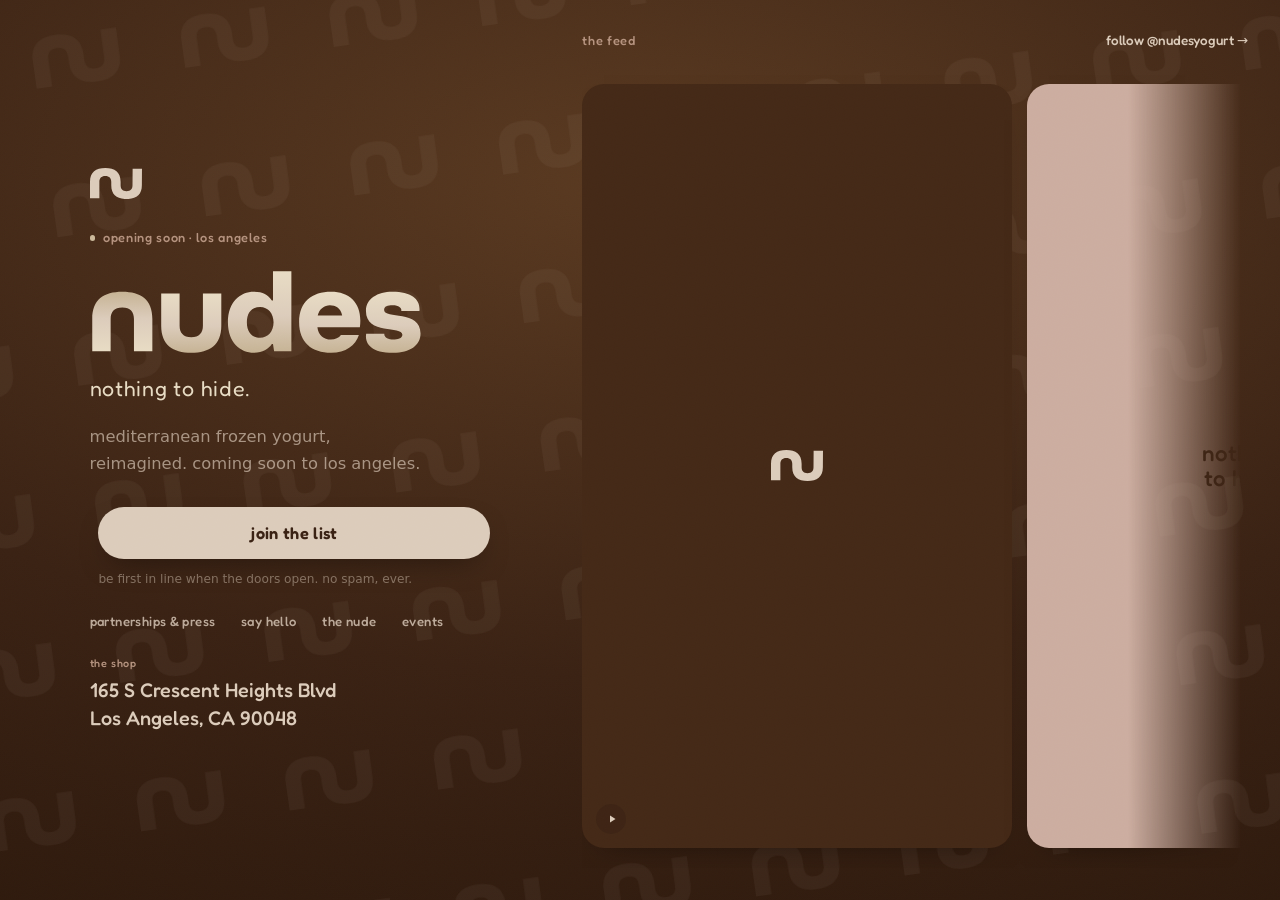
==== commit ddfd121b: "Feed: fetch Instagram through a cached proxy to stay under Behold's free limit Co-Authored-By: Claud" ====
--- a/index.html
+++ b/index.html
@@ -91,8 +91,6 @@
   .find__label{font-family:var(--display);font-weight:500;font-size:.68rem;letter-spacing:.06em;text-transform:lowercase;color:var(--taupe)}
   .addr{display:inline-block;font-family:var(--display);font-weight:500;font-size:clamp(1.06rem,2.3vw,1.24rem);line-height:1.42;color:var(--oat);text-decoration:none;transition:color .3s}
   .addr__line{display:block}
-  .find__label--hours{margin-top:.6rem}
-  .hours{font-family:var(--display);font-weight:500;font-size:clamp(1.06rem,2.3vw,1.24rem);line-height:1.42;color:var(--oat)}
   .addr:hover,.addr:focus-visible{color:var(--champ);outline:none}
 
   /* feed */
@@ -307,12 +305,12 @@
   <section class="brand">
     <svg class="mark" viewBox="289.23 392.4 370.35 221.32" fill="currentColor" aria-hidden="true"><path d="M 592.859375 397.042969 L 592.007812 515.667969 C 592.007812 541.304688 578.988281 557.175781 549.671875 557.175781 C 520.386719 557.175781 507.367188 541.304688 507.367188 515.667969 L 507.304688 515.523438 L 507.304688 490.457031 C 507.304688 421.285156 465.796875 392.402344 398.25 392.402344 C 330.738281 392.402344 289.230469 421.285156 289.230469 490.457031 L 289.230469 608.023438 L 355.949219 608.023438 L 355.949219 490.457031 C 355.949219 464.816406 368.964844 448.949219 398.25 448.949219 C 427.570312 448.949219 440.585938 464.816406 440.585938 490.457031 L 440.648438 490.566406 L 440.648438 515.667969 C 440.648438 584.835938 482.15625 613.722656 549.671875 613.722656 C 617.214844 613.722656 658.722656 584.835938 658.722656 515.667969 L 659.578125 397.042969 Z"/></svg>
 
-    <span class="eyebrow"><i></i> now in soft launch · los angeles</span>
+    <span class="eyebrow"><i></i> opening soon · los angeles</span>
 
     <h1 class="wordmark"><span style="position:absolute;width:1px;height:1px;overflow:hidden;clip:rect(0 0 0 0)">nudes</span><svg class="wordmark__svg" viewBox="53.18 350.9 893.65 231.21" role="img" aria-label="nudes"><defs><linearGradient id="nusoft" x1="0" y1="0" x2="0" y2="1"><stop offset="0" stop-color="#e8dcc4"/><stop offset=".55" stop-color="#DCCCBB"/><stop offset="1" stop-color="#c6b394"/></linearGradient></defs><g fill="url(#nusoft)"><path transform="matrix(1,0,0,-1,59.1763,571.8979)" d="M -0.00051875 -0.0005375 L -0.00051875 87.0229 C -0.00051875 138.214306 30.714325 159.593212 80.6987 159.593212 C 130.683075 159.593212 161.397919 138.214306 161.397919 87.0229 L 161.397919 -0.0005375 L 112.015106 -0.0005375 L 112.015106 87.0229 C 112.015106 105.99165 102.378388 117.737744 80.6987 117.737744 C 59.019012 117.737744 49.382294 105.99165 49.382294 87.0229 L 49.382294 -0.0005375 Z"/><path d="M 244.355469 503.542969 L 244.355469 416.523438 L 293.742188 416.523438 L 293.742188 503.542969 C 293.742188 522.515625 303.375 534.257812 325.054688 534.257812 C 346.738281 534.257812 356.371094 522.515625 356.371094 503.542969 L 356.371094 416.523438 L 405.753906 416.523438 L 405.753906 503.542969 C 405.753906 554.734375 375.042969 576.113281 325.054688 576.113281 C 275.070312 576.113281 244.355469 554.734375 244.355469 503.542969 "/><path d="M 546.070312 494.210938 C 546.070312 469.519531 531.316406 452.65625 509.9375 452.65625 C 489.160156 452.65625 474.402344 465.90625 474.402344 494.210938 C 474.402344 522.515625 489.160156 535.765625 509.9375 535.765625 C 531.316406 535.765625 546.070312 518.902344 546.070312 494.210938 M 423.515625 494.210938 C 423.515625 438.503906 457.542969 412.304688 493.074219 412.304688 C 517.765625 412.304688 531.015625 421.039062 541.554688 435.792969 L 544.566406 435.792969 L 544.566406 356.902344 L 593.949219 356.902344 L 593.949219 571.898438 L 547.574219 571.898438 L 544.566406 552.625 L 541.554688 552.625 C 531.015625 567.078125 517.765625 576.113281 493.074219 576.113281 C 457.542969 576.113281 423.515625 550.21875 423.515625 494.210938 "/><path d="M 730.347656 475.539062 C 727.035156 455.96875 711.980469 448.140625 697.527344 448.140625 C 682.773438 448.140625 668.921875 458.074219 664.703125 475.539062 Z M 614.71875 494.210938 C 614.71875 438.804688 649.347656 412.304688 700.535156 412.304688 C 748.714844 412.304688 779.128906 440.910156 779.128906 489.089844 C 779.128906 494.8125 778.828125 500.835938 777.925781 507.15625 L 663.800781 507.15625 C 666.8125 529.140625 680.664062 540.28125 699.9375 540.28125 C 711.679688 540.28125 721.617188 535.765625 727.035156 528.234375 L 775.214844 528.234375 C 766.179688 555.9375 740.285156 576.113281 700.535156 576.113281 C 648.445312 576.113281 614.71875 548.710938 614.71875 494.210938 "/><path d="M 794.179688 531.847656 C 794.179688 529.441406 794.480469 527.03125 794.78125 524.921875 L 843.5625 524.921875 L 843.5625 526.730469 C 843.5625 534.859375 855.304688 540.28125 867.652344 540.28125 C 878.792969 540.28125 892.042969 537.570312 892.042969 527.332031 C 892.042969 502.640625 794.179688 528.535156 794.179688 463.496094 C 794.179688 431.277344 824.894531 412.304688 865.242188 412.304688 C 914.925781 412.304688 938.113281 430.976562 938.113281 458.375 C 938.113281 460.183594 938.113281 461.6875 937.8125 463.496094 L 889.03125 463.496094 C 889.03125 463.496094 889.332031 462.59375 889.332031 461.386719 C 889.332031 455.367188 883.609375 448.140625 865.242188 448.140625 C 852.296875 448.140625 842.960938 450.847656 842.960938 460.785156 C 842.960938 485.476562 940.824219 459.582031 940.824219 524.320312 C 940.824219 556.539062 911.917969 576.113281 867.652344 576.113281 C 809.535156 576.113281 794.179688 552.023438 794.179688 531.847656 "/></g></svg></h1>
 
     <p class="tag">nothing to hide.</p>
-    <p class="sub">mediterranean frozen yogurt, reimagined.</p>
+    <p class="sub">mediterranean frozen yogurt, reimagined. coming soon to los angeles.</p>
 
     <!-- ▸ Hero CTA opens the waitlist modal; forms post to /api/contact.js (Vercel -> Resend). Add RESEND_API_KEY in Vercel. -->
     <div class="hero-cta">
@@ -330,8 +328,6 @@
     <div class="find">
       <span class="find__label">the shop</span>
       <a class="addr" href="https://www.google.com/maps/search/?api=1&amp;query=165+S+Crescent+Heights+Blvd+Los+Angeles+CA+90048" target="_blank" rel="noopener"><span class="addr__line">165 S Crescent Heights Blvd</span><span class="addr__line">Los Angeles, CA 90048</span></a>
-      <span class="find__label find__label--hours">current hours</span>
-      <span class="hours">4 – 9 pm</span>
     </div>
   </section>
 
@@ -342,7 +338,7 @@
       <a class="feed__handle" href="https://instagram.com/nudesyogurt" target="_blank" rel="noopener">follow @nudesyogurt →</a>
     </div>
     <!--
-      ▸ LIVE INSTAGRAM FEED — feed.js fetches the Behold JSON (feed-id below) and renders our own
+      ▸ LIVE INSTAGRAM FEED — feed.js fetches the Behold JSON via /api/feed (feed-id below) and renders our own
         reel cards into this track. Behold is just the auto-updating data source; the look is ours.
         The branded tiles below are the graceful fallback shown only if the fetch fails.
     -->
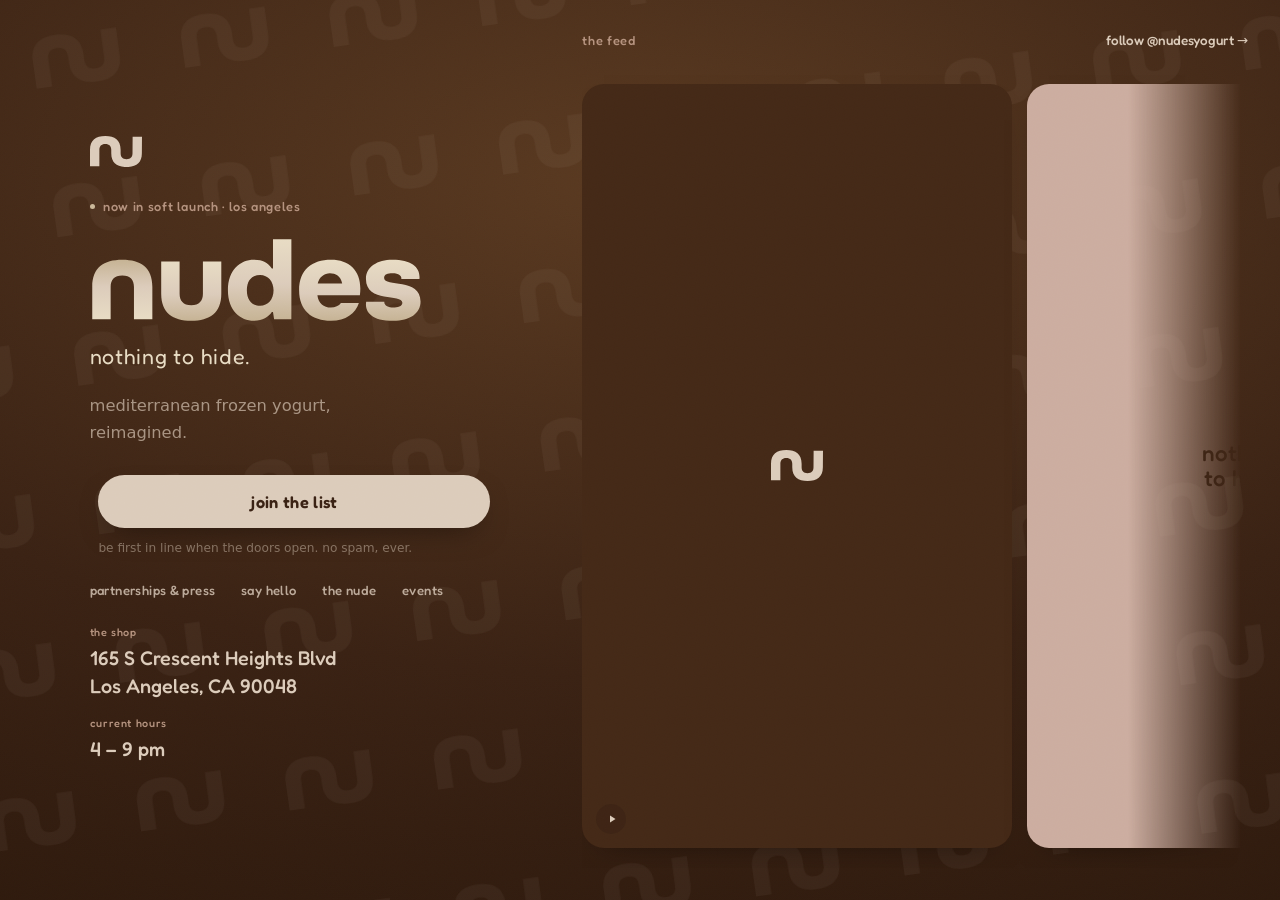
==== commit c889e678: "Merge remote-tracking branch 'origin/main' into dev # Conflicts: #	feed.js" ====
--- a/index.html
+++ b/index.html
@@ -91,6 +91,8 @@
   .find__label{font-family:var(--display);font-weight:500;font-size:.68rem;letter-spacing:.06em;text-transform:lowercase;color:var(--taupe)}
   .addr{display:inline-block;font-family:var(--display);font-weight:500;font-size:clamp(1.06rem,2.3vw,1.24rem);line-height:1.42;color:var(--oat);text-decoration:none;transition:color .3s}
   .addr__line{display:block}
+  .find__label--hours{margin-top:.6rem}
+  .hours{font-family:var(--display);font-weight:500;font-size:clamp(1.06rem,2.3vw,1.24rem);line-height:1.42;color:var(--oat)}
   .addr:hover,.addr:focus-visible{color:var(--champ);outline:none}
 
   /* feed */
@@ -305,12 +307,12 @@
   <section class="brand">
     <svg class="mark" viewBox="289.23 392.4 370.35 221.32" fill="currentColor" aria-hidden="true"><path d="M 592.859375 397.042969 L 592.007812 515.667969 C 592.007812 541.304688 578.988281 557.175781 549.671875 557.175781 C 520.386719 557.175781 507.367188 541.304688 507.367188 515.667969 L 507.304688 515.523438 L 507.304688 490.457031 C 507.304688 421.285156 465.796875 392.402344 398.25 392.402344 C 330.738281 392.402344 289.230469 421.285156 289.230469 490.457031 L 289.230469 608.023438 L 355.949219 608.023438 L 355.949219 490.457031 C 355.949219 464.816406 368.964844 448.949219 398.25 448.949219 C 427.570312 448.949219 440.585938 464.816406 440.585938 490.457031 L 440.648438 490.566406 L 440.648438 515.667969 C 440.648438 584.835938 482.15625 613.722656 549.671875 613.722656 C 617.214844 613.722656 658.722656 584.835938 658.722656 515.667969 L 659.578125 397.042969 Z"/></svg>
 
-    <span class="eyebrow"><i></i> opening soon · los angeles</span>
+    <span class="eyebrow"><i></i> now in soft launch · los angeles</span>
 
     <h1 class="wordmark"><span style="position:absolute;width:1px;height:1px;overflow:hidden;clip:rect(0 0 0 0)">nudes</span><svg class="wordmark__svg" viewBox="53.18 350.9 893.65 231.21" role="img" aria-label="nudes"><defs><linearGradient id="nusoft" x1="0" y1="0" x2="0" y2="1"><stop offset="0" stop-color="#e8dcc4"/><stop offset=".55" stop-color="#DCCCBB"/><stop offset="1" stop-color="#c6b394"/></linearGradient></defs><g fill="url(#nusoft)"><path transform="matrix(1,0,0,-1,59.1763,571.8979)" d="M -0.00051875 -0.0005375 L -0.00051875 87.0229 C -0.00051875 138.214306 30.714325 159.593212 80.6987 159.593212 C 130.683075 159.593212 161.397919 138.214306 161.397919 87.0229 L 161.397919 -0.0005375 L 112.015106 -0.0005375 L 112.015106 87.0229 C 112.015106 105.99165 102.378388 117.737744 80.6987 117.737744 C 59.019012 117.737744 49.382294 105.99165 49.382294 87.0229 L 49.382294 -0.0005375 Z"/><path d="M 244.355469 503.542969 L 244.355469 416.523438 L 293.742188 416.523438 L 293.742188 503.542969 C 293.742188 522.515625 303.375 534.257812 325.054688 534.257812 C 346.738281 534.257812 356.371094 522.515625 356.371094 503.542969 L 356.371094 416.523438 L 405.753906 416.523438 L 405.753906 503.542969 C 405.753906 554.734375 375.042969 576.113281 325.054688 576.113281 C 275.070312 576.113281 244.355469 554.734375 244.355469 503.542969 "/><path d="M 546.070312 494.210938 C 546.070312 469.519531 531.316406 452.65625 509.9375 452.65625 C 489.160156 452.65625 474.402344 465.90625 474.402344 494.210938 C 474.402344 522.515625 489.160156 535.765625 509.9375 535.765625 C 531.316406 535.765625 546.070312 518.902344 546.070312 494.210938 M 423.515625 494.210938 C 423.515625 438.503906 457.542969 412.304688 493.074219 412.304688 C 517.765625 412.304688 531.015625 421.039062 541.554688 435.792969 L 544.566406 435.792969 L 544.566406 356.902344 L 593.949219 356.902344 L 593.949219 571.898438 L 547.574219 571.898438 L 544.566406 552.625 L 541.554688 552.625 C 531.015625 567.078125 517.765625 576.113281 493.074219 576.113281 C 457.542969 576.113281 423.515625 550.21875 423.515625 494.210938 "/><path d="M 730.347656 475.539062 C 727.035156 455.96875 711.980469 448.140625 697.527344 448.140625 C 682.773438 448.140625 668.921875 458.074219 664.703125 475.539062 Z M 614.71875 494.210938 C 614.71875 438.804688 649.347656 412.304688 700.535156 412.304688 C 748.714844 412.304688 779.128906 440.910156 779.128906 489.089844 C 779.128906 494.8125 778.828125 500.835938 777.925781 507.15625 L 663.800781 507.15625 C 666.8125 529.140625 680.664062 540.28125 699.9375 540.28125 C 711.679688 540.28125 721.617188 535.765625 727.035156 528.234375 L 775.214844 528.234375 C 766.179688 555.9375 740.285156 576.113281 700.535156 576.113281 C 648.445312 576.113281 614.71875 548.710938 614.71875 494.210938 "/><path d="M 794.179688 531.847656 C 794.179688 529.441406 794.480469 527.03125 794.78125 524.921875 L 843.5625 524.921875 L 843.5625 526.730469 C 843.5625 534.859375 855.304688 540.28125 867.652344 540.28125 C 878.792969 540.28125 892.042969 537.570312 892.042969 527.332031 C 892.042969 502.640625 794.179688 528.535156 794.179688 463.496094 C 794.179688 431.277344 824.894531 412.304688 865.242188 412.304688 C 914.925781 412.304688 938.113281 430.976562 938.113281 458.375 C 938.113281 460.183594 938.113281 461.6875 937.8125 463.496094 L 889.03125 463.496094 C 889.03125 463.496094 889.332031 462.59375 889.332031 461.386719 C 889.332031 455.367188 883.609375 448.140625 865.242188 448.140625 C 852.296875 448.140625 842.960938 450.847656 842.960938 460.785156 C 842.960938 485.476562 940.824219 459.582031 940.824219 524.320312 C 940.824219 556.539062 911.917969 576.113281 867.652344 576.113281 C 809.535156 576.113281 794.179688 552.023438 794.179688 531.847656 "/></g></svg></h1>
 
     <p class="tag">nothing to hide.</p>
-    <p class="sub">mediterranean frozen yogurt, reimagined. coming soon to los angeles.</p>
+    <p class="sub">mediterranean frozen yogurt, reimagined.</p>
 
     <!-- ▸ Hero CTA opens the waitlist modal; forms post to /api/contact.js (Vercel -> Resend). Add RESEND_API_KEY in Vercel. -->
     <div class="hero-cta">
@@ -328,6 +330,8 @@
     <div class="find">
       <span class="find__label">the shop</span>
       <a class="addr" href="https://www.google.com/maps/search/?api=1&amp;query=165+S+Crescent+Heights+Blvd+Los+Angeles+CA+90048" target="_blank" rel="noopener"><span class="addr__line">165 S Crescent Heights Blvd</span><span class="addr__line">Los Angeles, CA 90048</span></a>
+      <span class="find__label find__label--hours">current hours</span>
+      <span class="hours">4 – 9 pm</span>
     </div>
   </section>
 
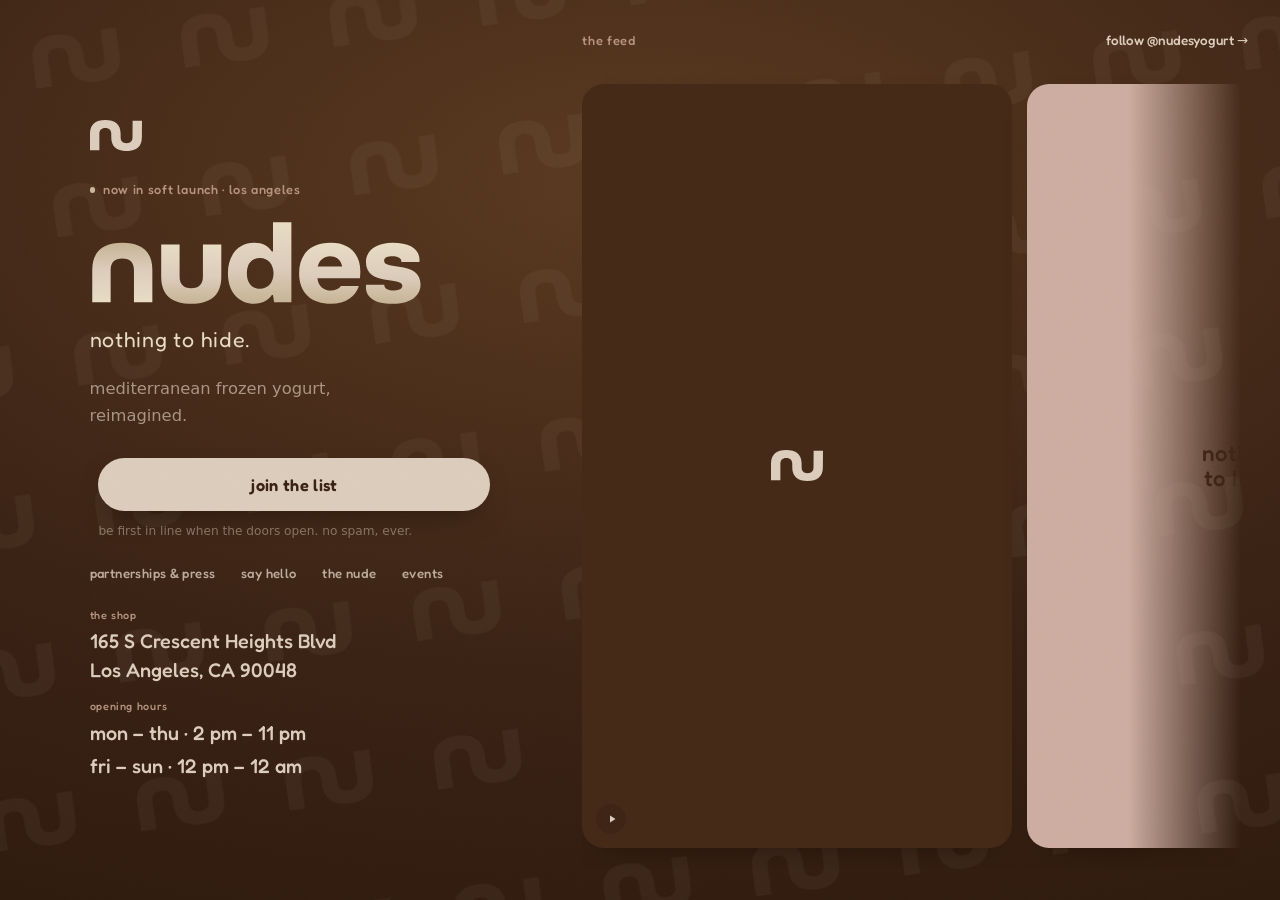
==== commit 1d0798c4: "Homepage: new opening hours (Mon-Thu 2-11pm, Fri-Sun 12pm-12am) Co-Authored-By: Claude Opus 5.5 <nor" ====
--- a/index.html
+++ b/index.html
@@ -36,6 +36,7 @@
   "priceRange": "$$",
   "servesCuisine": ["Frozen Yogurt", "Dessert", "Mediterranean"],
   "address": { "@type": "PostalAddress", "streetAddress": "165 S Crescent Heights Blvd", "addressLocality": "Los Angeles", "addressRegion": "CA", "postalCode": "90048", "addressCountry": "US" },
+  "openingHours": ["Mo-Th 14:00-23:00", "Fr-Su 12:00-24:00"],
   "areaServed": { "@type": "City", "name": "Los Angeles" },
   "sameAs": ["https://instagram.com/nudesyogurt"]
 }
@@ -330,8 +331,9 @@
     <div class="find">
       <span class="find__label">the shop</span>
       <a class="addr" href="https://www.google.com/maps/search/?api=1&amp;query=165+S+Crescent+Heights+Blvd+Los+Angeles+CA+90048" target="_blank" rel="noopener"><span class="addr__line">165 S Crescent Heights Blvd</span><span class="addr__line">Los Angeles, CA 90048</span></a>
-      <span class="find__label find__label--hours">current hours</span>
-      <span class="hours">4 – 9 pm</span>
+      <span class="find__label find__label--hours">opening hours</span>
+      <span class="hours">mon – thu · 2 pm – 11 pm</span>
+      <span class="hours">fri – sun · 12 pm – 12 am</span>
     </div>
   </section>
 
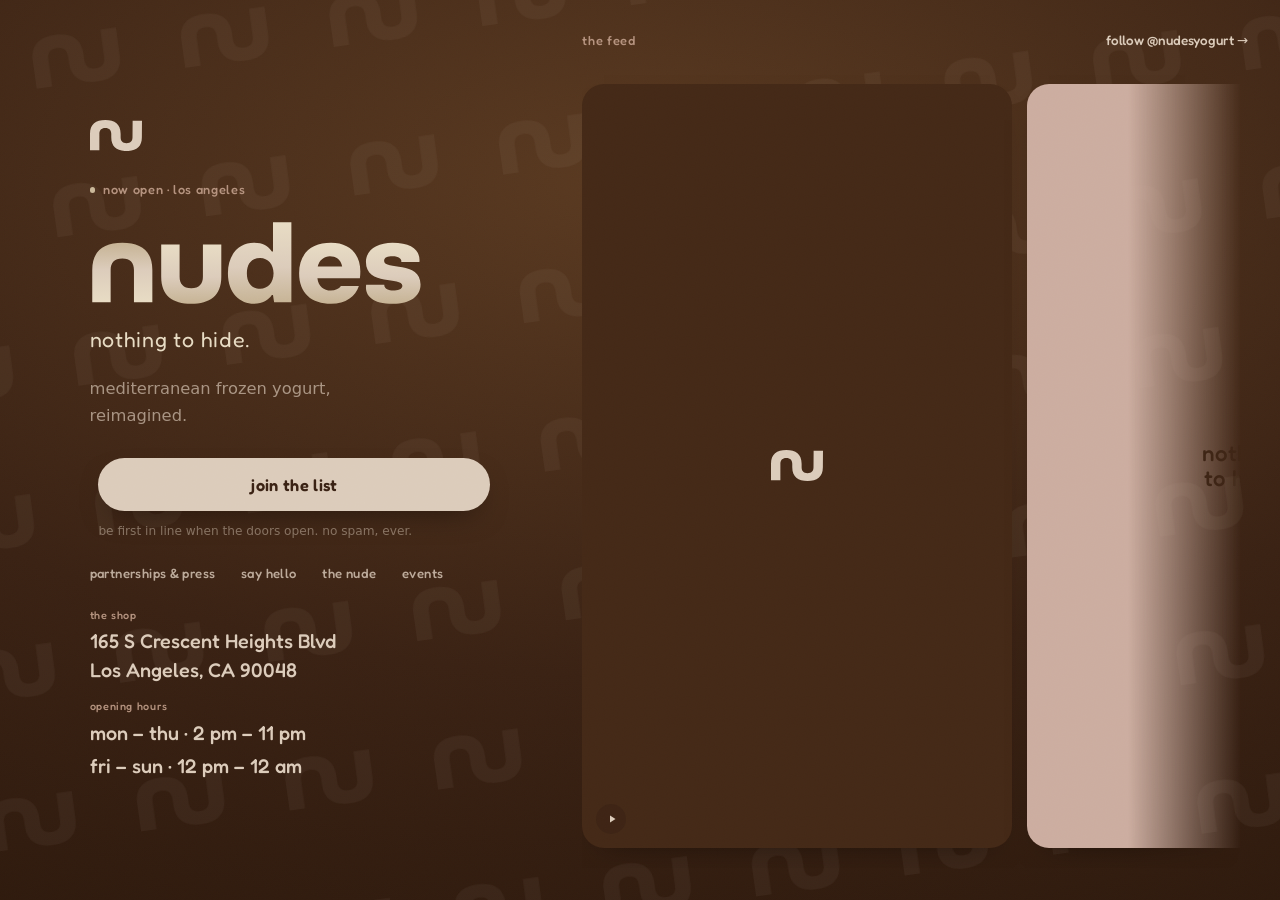
==== commit 8cfa19c4: "Homepage: now open (no longer soft launch) Co-Authored-By: Claude Opus 5.5 <noreply@anthropic.com> C" ====
--- a/index.html
+++ b/index.html
@@ -308,7 +308,7 @@
   <section class="brand">
     <svg class="mark" viewBox="289.23 392.4 370.35 221.32" fill="currentColor" aria-hidden="true"><path d="M 592.859375 397.042969 L 592.007812 515.667969 C 592.007812 541.304688 578.988281 557.175781 549.671875 557.175781 C 520.386719 557.175781 507.367188 541.304688 507.367188 515.667969 L 507.304688 515.523438 L 507.304688 490.457031 C 507.304688 421.285156 465.796875 392.402344 398.25 392.402344 C 330.738281 392.402344 289.230469 421.285156 289.230469 490.457031 L 289.230469 608.023438 L 355.949219 608.023438 L 355.949219 490.457031 C 355.949219 464.816406 368.964844 448.949219 398.25 448.949219 C 427.570312 448.949219 440.585938 464.816406 440.585938 490.457031 L 440.648438 490.566406 L 440.648438 515.667969 C 440.648438 584.835938 482.15625 613.722656 549.671875 613.722656 C 617.214844 613.722656 658.722656 584.835938 658.722656 515.667969 L 659.578125 397.042969 Z"/></svg>
 
-    <span class="eyebrow"><i></i> now in soft launch · los angeles</span>
+    <span class="eyebrow"><i></i> now open · los angeles</span>
 
     <h1 class="wordmark"><span style="position:absolute;width:1px;height:1px;overflow:hidden;clip:rect(0 0 0 0)">nudes</span><svg class="wordmark__svg" viewBox="53.18 350.9 893.65 231.21" role="img" aria-label="nudes"><defs><linearGradient id="nusoft" x1="0" y1="0" x2="0" y2="1"><stop offset="0" stop-color="#e8dcc4"/><stop offset=".55" stop-color="#DCCCBB"/><stop offset="1" stop-color="#c6b394"/></linearGradient></defs><g fill="url(#nusoft)"><path transform="matrix(1,0,0,-1,59.1763,571.8979)" d="M -0.00051875 -0.0005375 L -0.00051875 87.0229 C -0.00051875 138.214306 30.714325 159.593212 80.6987 159.593212 C 130.683075 159.593212 161.397919 138.214306 161.397919 87.0229 L 161.397919 -0.0005375 L 112.015106 -0.0005375 L 112.015106 87.0229 C 112.015106 105.99165 102.378388 117.737744 80.6987 117.737744 C 59.019012 117.737744 49.382294 105.99165 49.382294 87.0229 L 49.382294 -0.0005375 Z"/><path d="M 244.355469 503.542969 L 244.355469 416.523438 L 293.742188 416.523438 L 293.742188 503.542969 C 293.742188 522.515625 303.375 534.257812 325.054688 534.257812 C 346.738281 534.257812 356.371094 522.515625 356.371094 503.542969 L 356.371094 416.523438 L 405.753906 416.523438 L 405.753906 503.542969 C 405.753906 554.734375 375.042969 576.113281 325.054688 576.113281 C 275.070312 576.113281 244.355469 554.734375 244.355469 503.542969 "/><path d="M 546.070312 494.210938 C 546.070312 469.519531 531.316406 452.65625 509.9375 452.65625 C 489.160156 452.65625 474.402344 465.90625 474.402344 494.210938 C 474.402344 522.515625 489.160156 535.765625 509.9375 535.765625 C 531.316406 535.765625 546.070312 518.902344 546.070312 494.210938 M 423.515625 494.210938 C 423.515625 438.503906 457.542969 412.304688 493.074219 412.304688 C 517.765625 412.304688 531.015625 421.039062 541.554688 435.792969 L 544.566406 435.792969 L 544.566406 356.902344 L 593.949219 356.902344 L 593.949219 571.898438 L 547.574219 571.898438 L 544.566406 552.625 L 541.554688 552.625 C 531.015625 567.078125 517.765625 576.113281 493.074219 576.113281 C 457.542969 576.113281 423.515625 550.21875 423.515625 494.210938 "/><path d="M 730.347656 475.539062 C 727.035156 455.96875 711.980469 448.140625 697.527344 448.140625 C 682.773438 448.140625 668.921875 458.074219 664.703125 475.539062 Z M 614.71875 494.210938 C 614.71875 438.804688 649.347656 412.304688 700.535156 412.304688 C 748.714844 412.304688 779.128906 440.910156 779.128906 489.089844 C 779.128906 494.8125 778.828125 500.835938 777.925781 507.15625 L 663.800781 507.15625 C 666.8125 529.140625 680.664062 540.28125 699.9375 540.28125 C 711.679688 540.28125 721.617188 535.765625 727.035156 528.234375 L 775.214844 528.234375 C 766.179688 555.9375 740.285156 576.113281 700.535156 576.113281 C 648.445312 576.113281 614.71875 548.710938 614.71875 494.210938 "/><path d="M 794.179688 531.847656 C 794.179688 529.441406 794.480469 527.03125 794.78125 524.921875 L 843.5625 524.921875 L 843.5625 526.730469 C 843.5625 534.859375 855.304688 540.28125 867.652344 540.28125 C 878.792969 540.28125 892.042969 537.570312 892.042969 527.332031 C 892.042969 502.640625 794.179688 528.535156 794.179688 463.496094 C 794.179688 431.277344 824.894531 412.304688 865.242188 412.304688 C 914.925781 412.304688 938.113281 430.976562 938.113281 458.375 C 938.113281 460.183594 938.113281 461.6875 937.8125 463.496094 L 889.03125 463.496094 C 889.03125 463.496094 889.332031 462.59375 889.332031 461.386719 C 889.332031 455.367188 883.609375 448.140625 865.242188 448.140625 C 852.296875 448.140625 842.960938 450.847656 842.960938 460.785156 C 842.960938 485.476562 940.824219 459.582031 940.824219 524.320312 C 940.824219 556.539062 911.917969 576.113281 867.652344 576.113281 C 809.535156 576.113281 794.179688 552.023438 794.179688 531.847656 "/></g></svg></h1>
 
